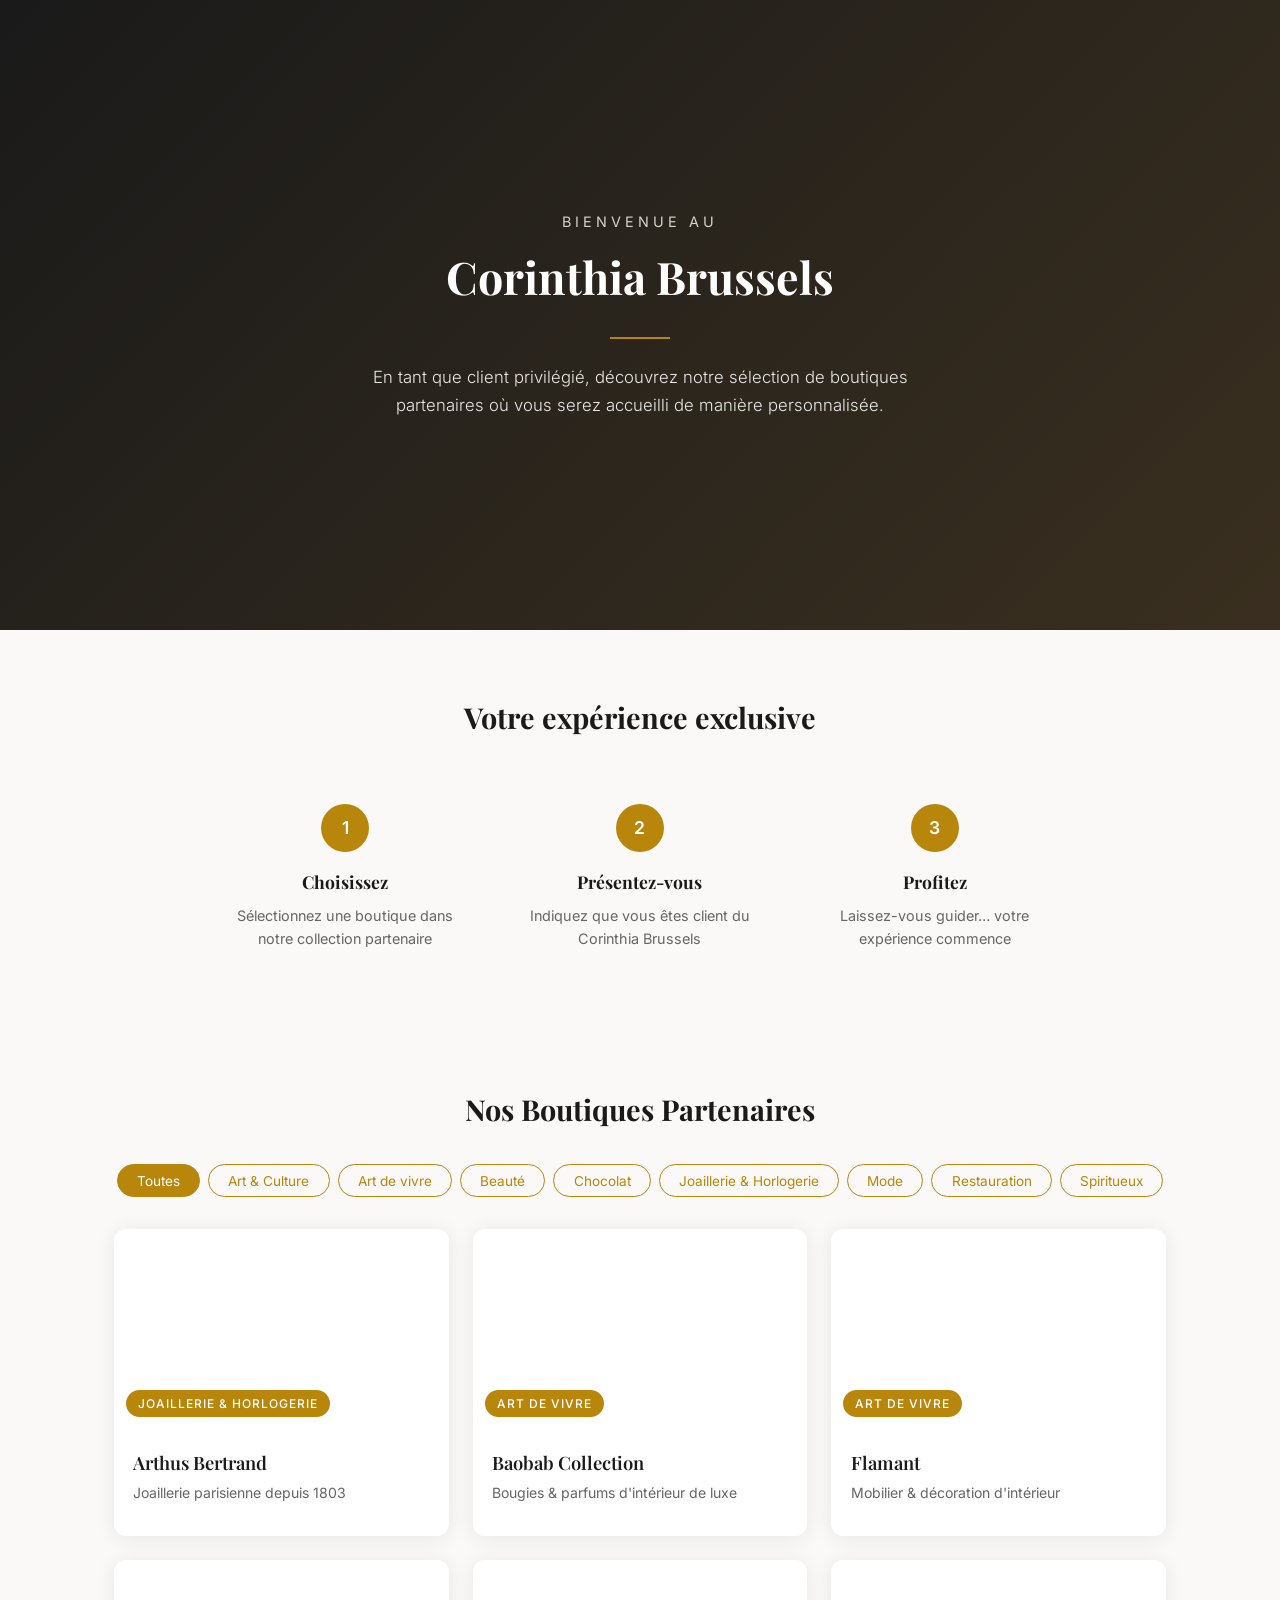
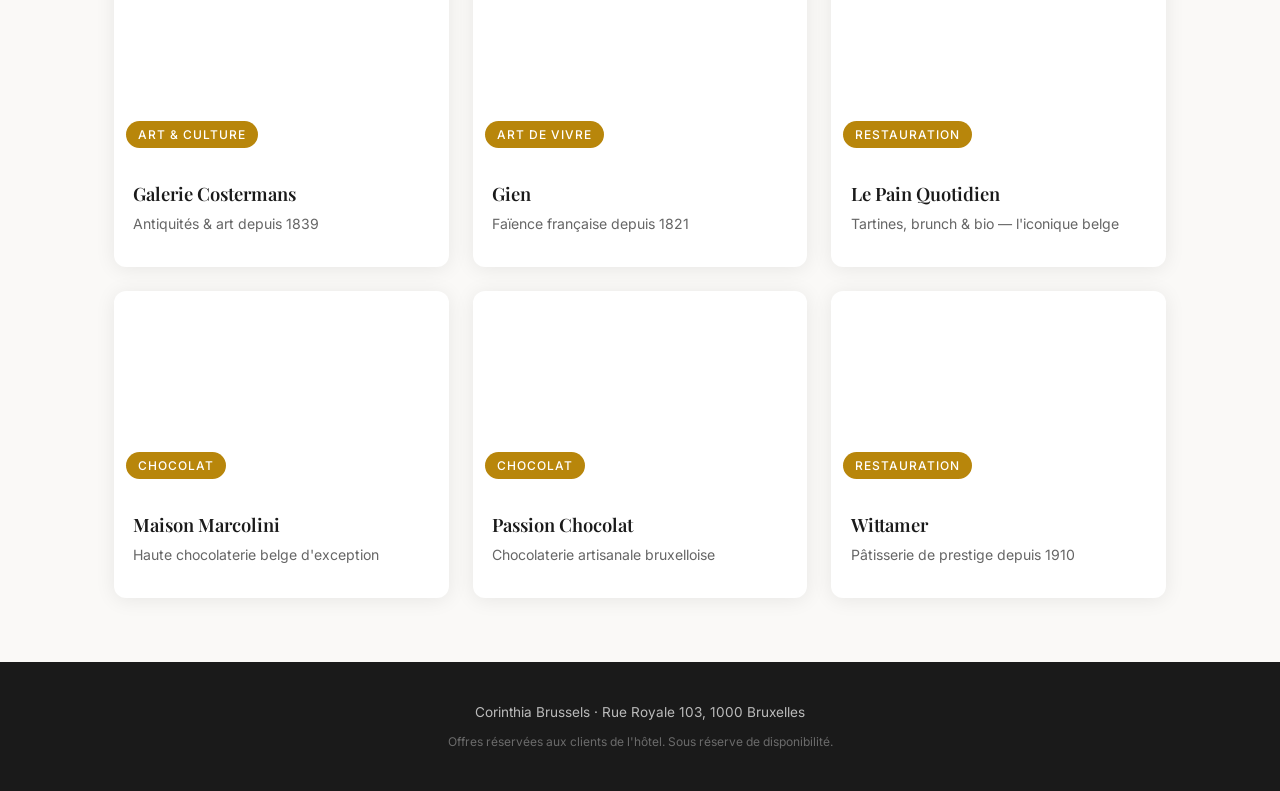
==== corinthia/index.html @ e7056d14 "Add Corinthia Brussels variant under /corinthia/ Second site version targeting Corinthia Brussels (R" ====
<!DOCTYPE html>
<html lang="fr">
<head>
    <meta charset="UTF-8">
    <meta name="viewport" content="width=device-width, initial-scale=1.0">
    <title>Corinthia Brussels — Boutiques Partenaires</title>
    <link rel="preconnect" href="https://fonts.googleapis.com">
    <link href="https://fonts.googleapis.com/css2?family=Playfair+Display:wght@400;600;700&family=Inter:wght@300;400;500;600&display=swap" rel="stylesheet">
    <link rel="stylesheet" href="style.css">
</head>
<body>

<!-- HERO -->
<header class="hero">
    <div class="hero-overlay"></div>
    <div class="hero-content">
        <p class="hero-subtitle">Bienvenue au</p>
        <h1 class="hero-title">Corinthia Brussels</h1>
        <div class="hero-divider"></div>
        <p class="hero-text">En tant que client privilégié, découvrez notre sélection de boutiques partenaires où vous serez accueilli de manière personnalisée.</p>
    </div>
</header>

<!-- HOW IT WORKS -->
<section class="how-it-works">
    <h2>Votre expérience exclusive</h2>
    <div class="steps">
        <div class="step">
            <div class="step-icon">1</div>
            <h3>Choisissez</h3>
            <p>Sélectionnez une boutique dans notre collection partenaire</p>
        </div>
        <div class="step">
            <div class="step-icon">2</div>
            <h3>Présentez-vous</h3>
            <p>Indiquez que vous êtes client du Corinthia Brussels</p>
        </div>
        <div class="step">
            <div class="step-icon">3</div>
            <h3>Profitez</h3>
            <p>Laissez-vous guider… votre expérience commence</p>
        </div>
    </div>
</section>

<!-- BOUTIQUES -->
<section class="boutiques" id="boutiques">
    <h2>Nos Boutiques Partenaires</h2>

    <!-- Filter -->
    <div class="filters">
        <button class="filter-btn active" data-filter="all">Toutes</button>
        <button class="filter-btn" data-filter="art">Art & Culture</button>
        <button class="filter-btn" data-filter="art-de-vivre">Art de vivre</button>
        <button class="filter-btn" data-filter="beaute">Beauté</button>
        <button class="filter-btn" data-filter="chocolat">Chocolat</button>
        <button class="filter-btn" data-filter="joaillerie">Joaillerie & Horlogerie</button>
        <button class="filter-btn" data-filter="mode">Mode</button>
        <button class="filter-btn" data-filter="restauration">Restauration</button>
        <button class="filter-btn" data-filter="spiritueux">Spiritueux</button>
    </div>

    <div class="boutiques-grid" id="boutiques-grid">
        <!-- Filled by JS -->
    </div>
</section>

<!-- BOUTIQUE DETAIL MODAL -->
<div class="modal-overlay" id="modal-overlay">
    <div class="modal" id="modal">
        <button class="modal-close" id="modal-close">&times;</button>
        <div class="modal-img" id="modal-img"></div>
        <div class="modal-body">
            <span class="modal-category" id="modal-category"></span>
            <h2 id="modal-name"></h2>
            <p class="modal-description" id="modal-description"></p>

            <div class="modal-info">
                <div class="modal-info-item">
                    <span class="modal-info-label">Adresse</span>
                    <span id="modal-address"></span>
                </div>
                <div class="modal-info-item">
                    <span class="modal-info-label">Horaires</span>
                    <span id="modal-hours"></span>
                </div>
            </div>

            <div class="modal-actions">
                <a class="btn btn-primary" id="modal-map" href="#" target="_blank" rel="noopener">Itinéraire</a>
                <a class="btn btn-secondary" id="modal-phone" href="#">Appeler</a>
                <a class="btn btn-outline" id="modal-website" href="#" target="_blank" rel="noopener">Site web</a>
                <a class="btn btn-outline" id="modal-instagram" href="#" target="_blank" rel="noopener">Instagram</a>
            </div>
        </div>
    </div>
</div>

<!-- FOOTER -->
<footer class="footer">
    <p>Corinthia Brussels &middot; Rue Royale 103, 1000 Bruxelles</p>
    <p class="footer-small">Offres réservées aux clients de l'hôtel. Sous réserve de disponibilité.</p>
</footer>

<script src="data.js"></script>
<script src="app.js"></script>
</body>
</html>
---- corinthia/style.css ----
/* ===== RESET & BASE ===== */
*, *::before, *::after { margin: 0; padding: 0; box-sizing: border-box; }

:root {
    --gold: #b8860b;
    --gold-light: #d4a843;
    --dark: #1a1a1a;
    --dark-soft: #2c2c2c;
    --text: #333;
    --text-light: #666;
    --bg: #faf9f7;
    --white: #ffffff;
    --radius: 12px;
    --shadow: 0 2px 20px rgba(0,0,0,0.08);
    --shadow-lg: 0 8px 40px rgba(0,0,0,0.12);
}

html { scroll-behavior: smooth; }

body {
    font-family: 'Inter', -apple-system, BlinkMacSystemFont, sans-serif;
    color: var(--text);
    background: var(--bg);
    line-height: 1.6;
    -webkit-font-smoothing: antialiased;
}

h1, h2, h3 { font-family: 'Playfair Display', Georgia, serif; }

/* ===== HERO ===== */
.hero {
    position: relative;
    min-height: 70vh;
    display: flex;
    align-items: center;
    justify-content: center;
    text-align: center;
    background: linear-gradient(135deg, var(--dark) 0%, #3a2f1f 100%);
    color: var(--white);
    overflow: hidden;
}

.hero-overlay {
    position: absolute;
    inset: 0;
    background: url('https://www.corinthia.com/globalassets/a_new-folders-organisation-project/properties/brussels/images/owned-photography/facade--public-spaces/lobby/palm-court/corinthia_brussels_palmcourt_whatthefox-0409.jpg') center/cover;
    opacity: 0.30;
}

.hero-content {
    position: relative;
    z-index: 1;
    max-width: 600px;
    padding: 2rem;
}

.hero-subtitle {
    font-size: 0.9rem;
    text-transform: uppercase;
    letter-spacing: 4px;
    opacity: 0.8;
    margin-bottom: 0.5rem;
}

.hero-title {
    font-size: 2.8rem;
    font-weight: 700;
    margin-bottom: 1rem;
}

.hero-divider {
    width: 60px;
    height: 2px;
    background: var(--gold);
    margin: 1.5rem auto;
}

.hero-text {
    font-size: 1.05rem;
    line-height: 1.7;
    opacity: 0.9;
    font-weight: 300;
}

/* ===== HOW IT WORKS ===== */
.how-it-works {
    padding: 4rem 1.5rem;
    text-align: center;
    max-width: 900px;
    margin: 0 auto;
}

.how-it-works h2 {
    font-size: 1.8rem;
    margin-bottom: 2.5rem;
    color: var(--dark);
}

.steps {
    display: grid;
    grid-template-columns: repeat(auto-fit, minmax(200px, 1fr));
    gap: 2rem;
}

.step { padding: 1.5rem 1rem; }

.step-icon {
    width: 48px;
    height: 48px;
    border-radius: 50%;
    background: var(--gold);
    color: var(--white);
    display: flex;
    align-items: center;
    justify-content: center;
    font-weight: 600;
    font-size: 1.1rem;
    margin: 0 auto 1rem;
}

.step h3 {
    font-size: 1.1rem;
    margin-bottom: 0.5rem;
    color: var(--dark);
}

.step p {
    font-size: 0.9rem;
    color: var(--text-light);
}

/* ===== FILTERS ===== */
.boutiques {
    padding: 3rem 1.5rem 4rem;
    max-width: 1100px;
    margin: 0 auto;
}

.boutiques h2 {
    text-align: center;
    font-size: 1.8rem;
    margin-bottom: 2rem;
    color: var(--dark);
}

.filters {
    display: flex;
    flex-wrap: wrap;
    gap: 0.5rem;
    justify-content: center;
    margin-bottom: 2rem;
}

.filter-btn {
    border: 1.5px solid var(--gold);
    background: transparent;
    color: var(--gold);
    padding: 0.45rem 1.2rem;
    border-radius: 30px;
    font-size: 0.85rem;
    font-family: 'Inter', sans-serif;
    cursor: pointer;
    transition: all 0.2s;
}

.filter-btn:hover,
.filter-btn.active {
    background: var(--gold);
    color: var(--white);
}

/* ===== BOUTIQUE CARDS ===== */
.boutiques-grid {
    display: grid;
    grid-template-columns: repeat(auto-fill, minmax(300px, 1fr));
    gap: 1.5rem;
}

.card {
    background: var(--white);
    border-radius: var(--radius);
    overflow: hidden;
    box-shadow: var(--shadow);
    cursor: pointer;
    transition: transform 0.2s, box-shadow 0.2s;
}

.card:hover {
    transform: translateY(-4px);
    box-shadow: var(--shadow-lg);
}

.card-img {
    height: 200px;
    background-size: cover;
    background-position: center;
    position: relative;
}

.card-category {
    position: absolute;
    bottom: 12px;
    left: 12px;
    background: var(--gold);
    color: var(--white);
    padding: 0.25rem 0.75rem;
    border-radius: 20px;
    font-size: 0.75rem;
    font-weight: 500;
    text-transform: uppercase;
    letter-spacing: 1px;
}

.card-body { padding: 1.2rem; }

.card-name {
    font-size: 1.15rem;
    font-weight: 600;
    margin-bottom: 0.3rem;
    color: var(--dark);
}

.card-desc {
    font-size: 0.88rem;
    color: var(--text-light);
    margin-bottom: 0.75rem;
    display: -webkit-box;
    -webkit-line-clamp: 2;
    -webkit-box-orient: vertical;
    overflow: hidden;
}

/* ===== MODAL ===== */
.modal-overlay {
    position: fixed;
    inset: 0;
    background: rgba(0,0,0,0.6);
    z-index: 1000;
    display: none;
    align-items: center;
    justify-content: center;
    padding: 1rem;
    overflow-y: auto;
}

.modal-overlay.active { display: flex; }

.modal {
    background: var(--white);
    border-radius: var(--radius);
    max-width: 600px;
    width: 100%;
    max-height: 90vh;
    overflow-y: auto;
    position: relative;
}

.modal-close {
    position: absolute;
    top: 12px;
    right: 16px;
    background: rgba(0,0,0,0.5);
    border: none;
    color: var(--white);
    font-size: 1.5rem;
    width: 36px;
    height: 36px;
    border-radius: 50%;
    cursor: pointer;
    z-index: 10;
    display: flex;
    align-items: center;
    justify-content: center;
}

.modal-img {
    height: 250px;
    background-size: cover;
    background-position: center;
}

.modal-body { padding: 1.5rem; }

.modal-category {
    display: inline-block;
    background: var(--gold);
    color: var(--white);
    padding: 0.2rem 0.65rem;
    border-radius: 20px;
    font-size: 0.72rem;
    text-transform: uppercase;
    letter-spacing: 1px;
    margin-bottom: 0.75rem;
}

.modal-body h2 {
    font-size: 1.5rem;
    margin-bottom: 0.75rem;
    color: var(--dark);
}

.modal-description {
    color: var(--text-light);
    font-size: 0.92rem;
    margin-bottom: 1.25rem;
    line-height: 1.7;
}

.modal-info {
    border-top: 1px solid #eee;
    padding-top: 1rem;
    margin-bottom: 1rem;
}

.modal-info-item {
    display: flex;
    gap: 0.75rem;
    margin-bottom: 0.6rem;
    font-size: 0.88rem;
}

.modal-info-label {
    font-weight: 600;
    min-width: 70px;
    color: var(--dark);
}

.modal-actions {
    display: flex;
    flex-wrap: wrap;
    gap: 0.5rem;
}

.btn {
    padding: 0.55rem 1.1rem;
    border-radius: 8px;
    font-size: 0.85rem;
    font-weight: 500;
    text-decoration: none;
    text-align: center;
    transition: all 0.2s;
    font-family: 'Inter', sans-serif;
}

.btn-primary {
    background: var(--gold);
    color: var(--white);
}

.btn-primary:hover { background: var(--gold-light); }

.btn-secondary {
    background: var(--dark);
    color: var(--white);
}

.btn-secondary:hover { background: var(--dark-soft); }

.btn-outline {
    border: 1.5px solid var(--dark);
    color: var(--dark);
    background: transparent;
}

.btn-outline:hover {
    background: var(--dark);
    color: var(--white);
}

/* Hide buttons with empty href */
.btn[href=""], .btn[href="#"] { display: none; }

/* ===== FOOTER ===== */
.footer {
    text-align: center;
    padding: 2.5rem 1.5rem;
    background: var(--dark);
    color: rgba(255,255,255,0.7);
    font-size: 0.85rem;
}

.footer-small {
    font-size: 0.75rem;
    opacity: 0.5;
    margin-top: 0.5rem;
}

/* ===== RESPONSIVE ===== */
@media (max-width: 600px) {
    .hero { min-height: 60vh; }
    .hero-title { font-size: 2rem; }
    .hero-text { font-size: 0.95rem; }
    .boutiques-grid { grid-template-columns: 1fr; }
    .modal-img { height: 180px; }
    .modal-actions { flex-direction: column; }
    .btn { width: 100%; }
}
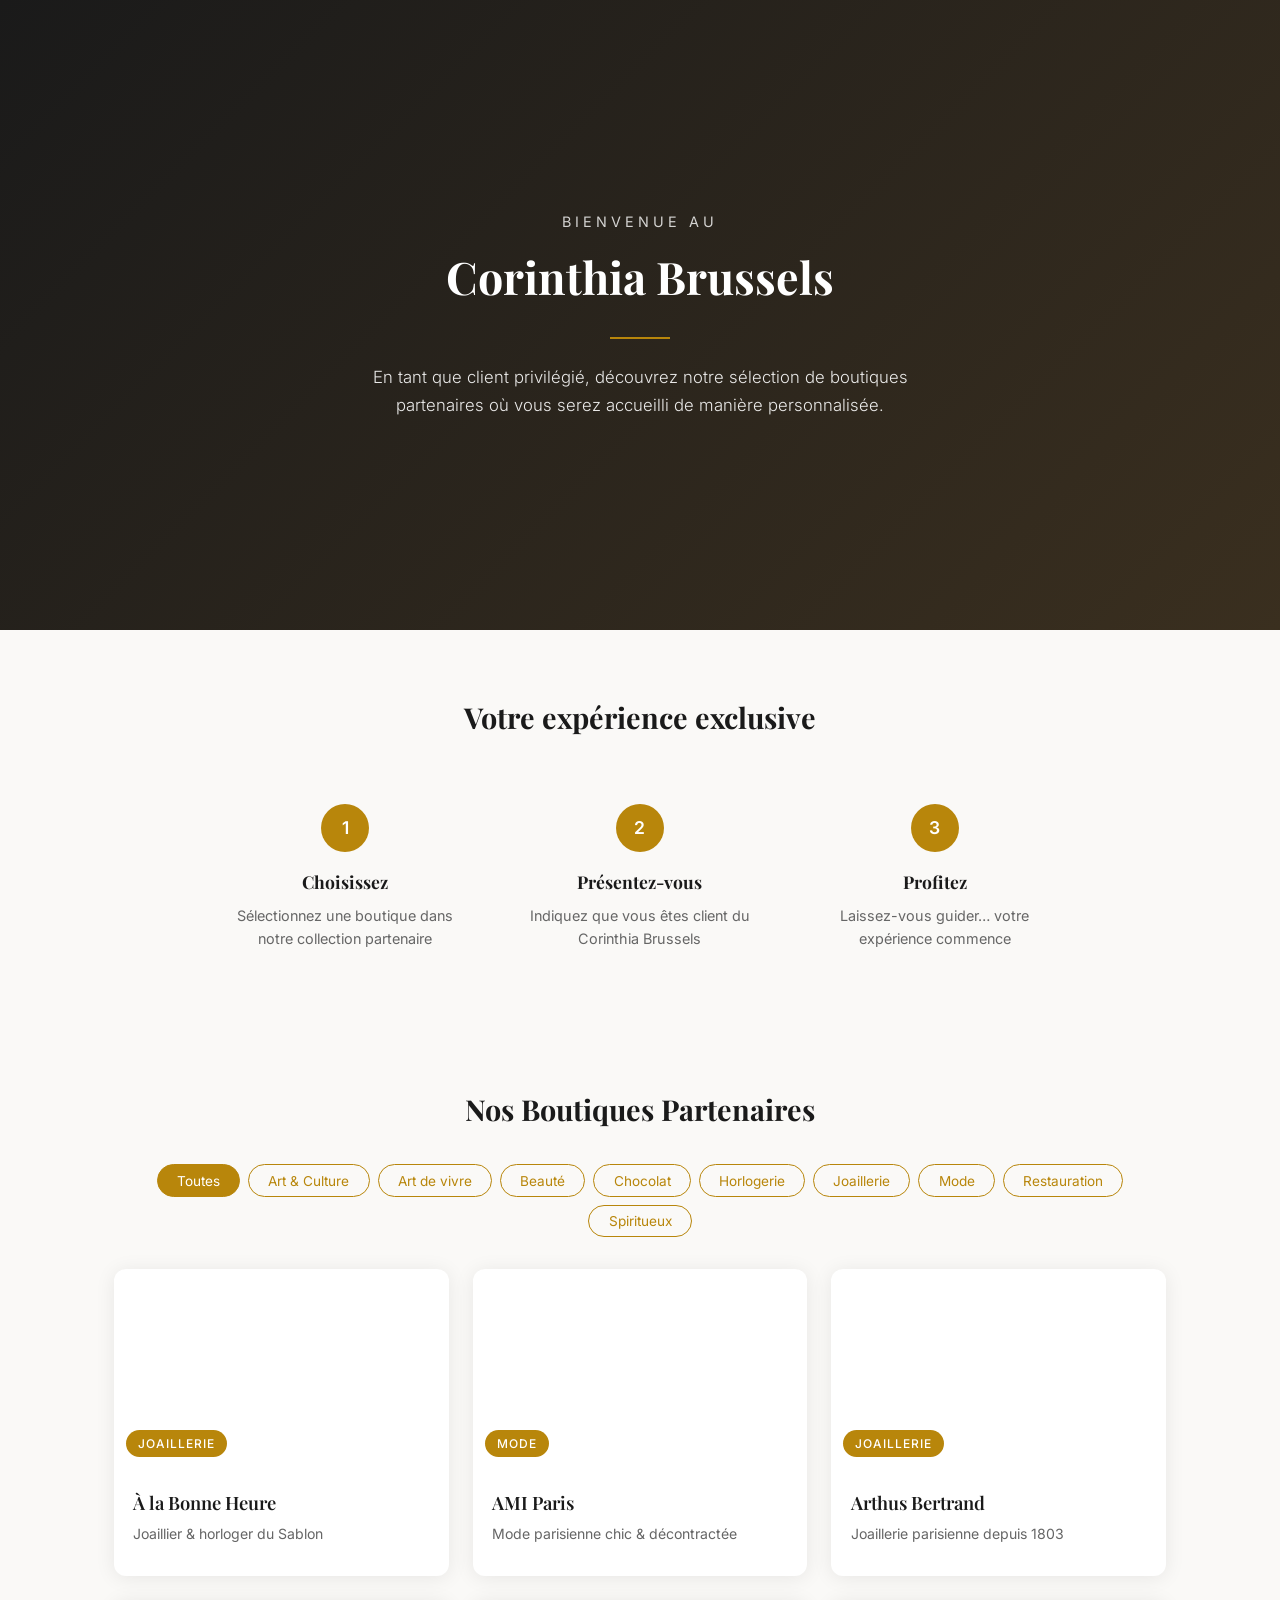
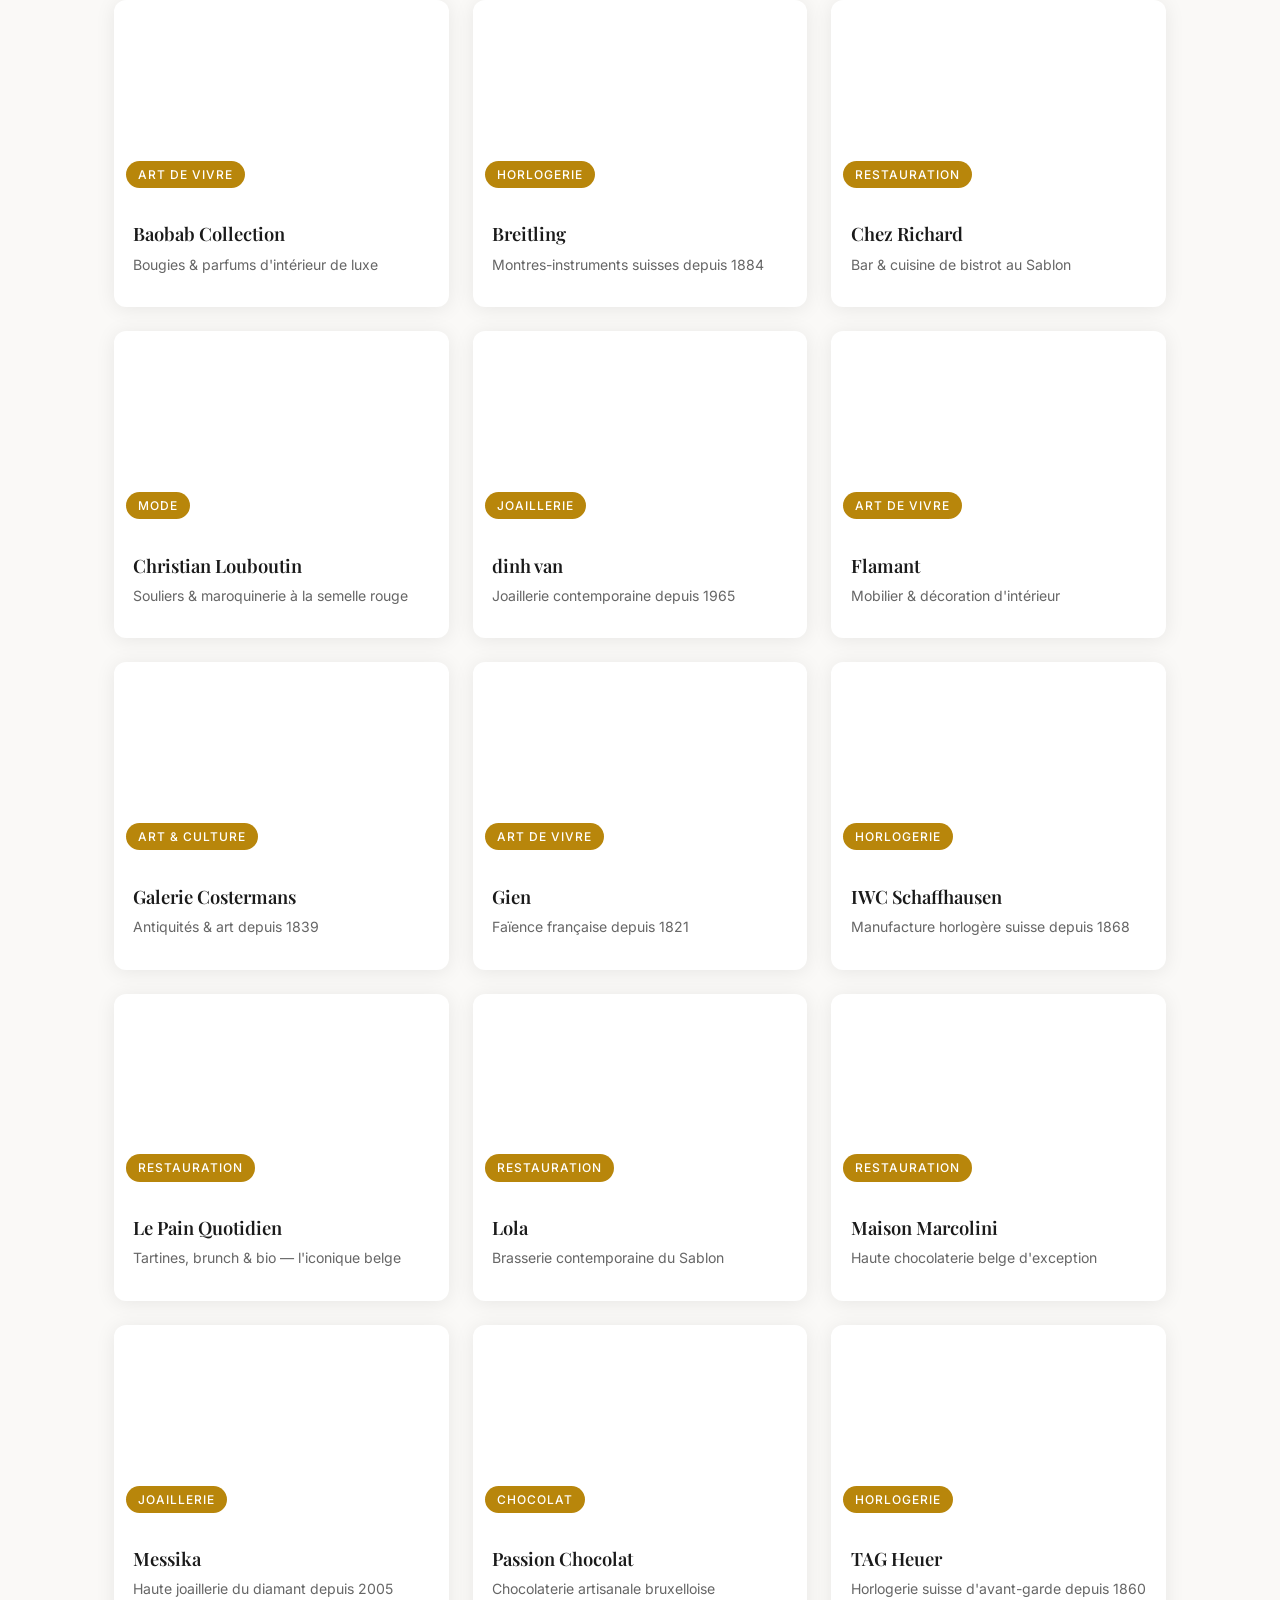
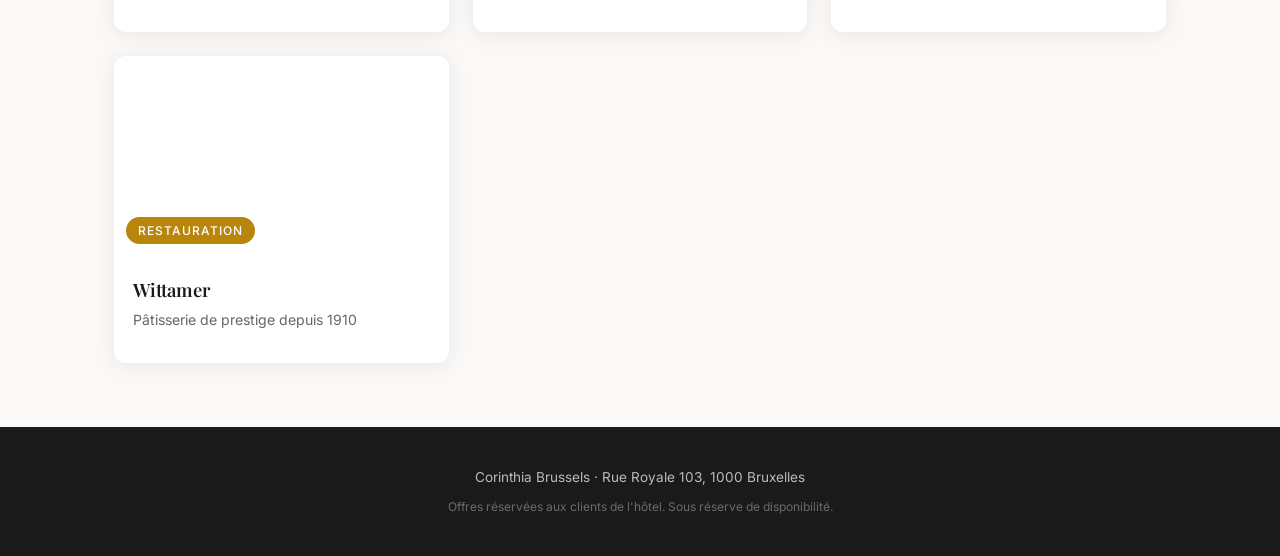
==== commit e0af1448: "Corinthia: séparer Horlogerie/Joaillerie & ajouter boutiques Sablon Scinde la rubrique « Joaillerie " ====
--- a/corinthia/index.html
+++ b/corinthia/index.html
@@ -54,7 +54,8 @@
         <button class="filter-btn" data-filter="art-de-vivre">Art de vivre</button>
         <button class="filter-btn" data-filter="beaute">Beauté</button>
         <button class="filter-btn" data-filter="chocolat">Chocolat</button>
-        <button class="filter-btn" data-filter="joaillerie">Joaillerie & Horlogerie</button>
+        <button class="filter-btn" data-filter="horlogerie">Horlogerie</button>
+        <button class="filter-btn" data-filter="joaillerie">Joaillerie</button>
         <button class="filter-btn" data-filter="mode">Mode</button>
         <button class="filter-btn" data-filter="restauration">Restauration</button>
         <button class="filter-btn" data-filter="spiritueux">Spiritueux</button>
